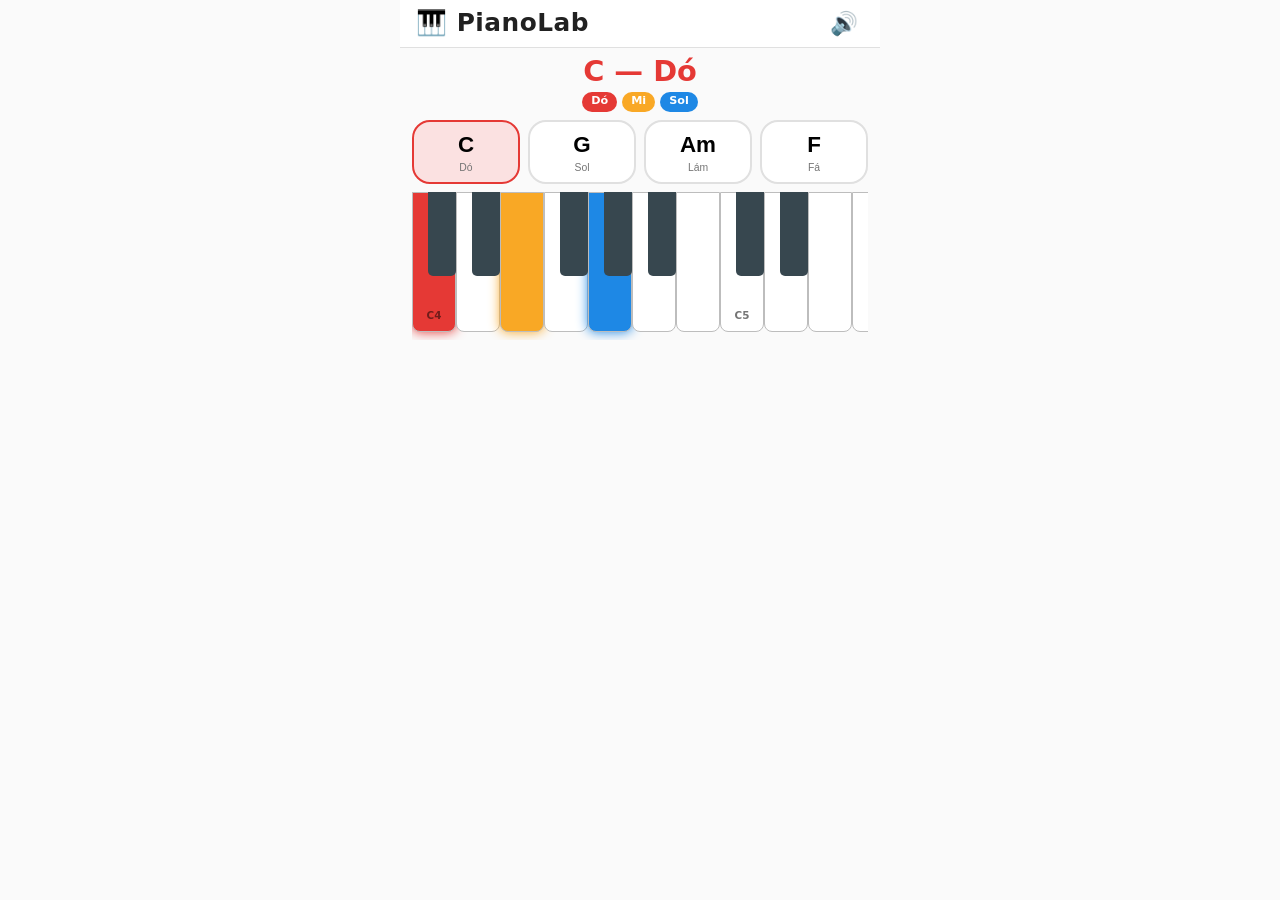
==== demo.html @ ce61d951 "chore: initial project setup — PianoLab MVP - Design system base.css (paleta 7 notas, teclado piano," ====
<!DOCTYPE html>
<html lang="pt-BR">
<head>
  <meta charset="UTF-8">
  <meta name="viewport" content="width=device-width, initial-scale=1.0, user-scalable=no">
  <title>PianoLab — Demo</title>
  <link rel="stylesheet" href="base.css">
  <style>
    /* ── Layout em 360px de altura — sem scroll ──────────────
       360px total
       - header:       48px
       - screen pad:   8+8 = 16px
       - chord-display: 68px (nome 44px + pills 20px + gap 4px)
       - gap:           8px
       - chord-grid:    64px
       - gap:           8px
       - piano-wrap:   148px (key-h 140px + padding-bottom 8px)
       = 360px ✓
    ──────────────────────────────────────────────────────── */

    :root {
      --key-h:    140px;
      --key-bk-h: 84px;
    }

    .screen {
      padding: 8px 12px;
      gap: 8px;
    }

    .chord-display {
      padding: 0;
      display: flex;
      flex-direction: column;
      gap: 4px;
    }

    .chord-display__name {
      font-size: 1.8rem;
      font-weight: 900;
      line-height: 1.1;
      min-height: 2rem;
    }

    .note-pills {
      display: flex;
      gap: 5px;
      justify-content: center;
      min-height: 20px;
    }

    .note-pill {
      padding: 1px 9px;
      border-radius: 20px;
      font-size: .7rem;
      font-weight: 700;
      color: #fff;
      opacity: 0;
      transform: translateY(4px);
      transition: opacity .2s, transform .2s;
    }

    .note-pill.visible {
      opacity: 1;
      transform: translateY(0);
    }

    .chord-btn {
      min-height: 64px;
      position: relative;
      overflow: hidden;
    }

    .chord-btn.playing { transform: scale(.95); }

    .chord-btn__name  { font-size: 1.4rem; }
    .chord-btn__label { font-size: .65rem; }

    #piano-container { flex-shrink: 0; }

    #btn-sound { font-size: 1.4rem; cursor: pointer; }
  </style>
</head>
<body>
  <div class="app">

    <!-- Cabeçalho -->
    <header class="header">
      <span class="header__title">🎹 PianoLab</span>
      <div class="header__actions">
        <button class="btn btn--icon" id="btn-sound" title="Som on/off">🔊</button>
      </div>
    </header>

    <!-- Conteúdo principal -->
    <main class="content">
      <div class="screen active" id="screen-demo">

        <!-- Nome e notas do acorde selecionado -->
        <div class="chord-display">
          <div class="chord-display__name" id="chord-name">—</div>
          <div class="note-pills" id="note-pills"></div>
        </div>

        <!-- Botões dos 4 acordes (I–V–vi–IV em Dó maior) -->
        <div class="chord-grid" id="chord-grid"></div>

        <!-- Teclado de piano (inserido via JS) -->
        <div id="piano-container"></div>

      </div>
    </main>

  </div>

  <script src="base.js"></script>
  <script>
    /* ── DADOS DOS ACORDES DA DEMO ──────────────────────────── */

    // Campo harmônico de Dó maior: I, V, vi, IV
    // Construídos programaticamente usando base.js
    const ACORDES_DEMO = [
      {
        id: 'C',
        nome: 'Dó',
        cifra: 'C',
        tipo: 'maior',
        raiz: 'C4',
        cor: 'var(--nota-do)',
        classCor: 'nota-do',
      },
      {
        id: 'G',
        nome: 'Sol',
        cifra: 'G',
        tipo: 'maior',
        raiz: 'G4',
        cor: 'var(--nota-sol)',
        classCor: 'nota-sol',
      },
      {
        id: 'Am',
        nome: 'Lám',
        cifra: 'Am',
        tipo: 'menor',
        raiz: 'A4',
        cor: 'var(--nota-la)',
        classCor: 'nota-la',
      },
      {
        id: 'F',
        nome: 'Fá',
        cifra: 'F',
        tipo: 'maior',
        raiz: 'F4',
        cor: 'var(--nota-fa)',
        classCor: 'nota-fa',
      },
    ];

    // Resolve notas de cada acorde usando base.js
    ACORDES_DEMO.forEach(a => {
      a.notas = buildChord(a.raiz, FORMULAS[a.tipo]);
    });

    /* ── ESTADO ─────────────────────────────────────────────── */

    let acordeAtivo = null;
    let keyboard = null;

    /* ── PIANO ──────────────────────────────────────────────── */

    keyboard = createPianoKeyboard(
      document.getElementById('piano-container'),
      {
        startNote: 'C4',
        endNote:   'B5',
        showLabels: true,
        onNoteOn(noteStr) {
          // Quando usuário toca manualmente, não altera o acorde ativo
        }
      }
    );

    /* ── BOTÕES DE ACORDE ───────────────────────────────────── */

    const grid = document.getElementById('chord-grid');

    ACORDES_DEMO.forEach(acorde => {
      const btn = document.createElement('button');
      btn.className = 'chord-btn';
      btn.dataset.id = acorde.id;
      btn.style.setProperty('--chord-color', acorde.cor);

      btn.innerHTML = `
        <span class="chord-btn__name">${acorde.cifra}</span>
        <span class="chord-btn__label">${acorde.nome}</span>
      `;

      btn.addEventListener('click', () => tocarAcorde(acorde, btn));
      grid.appendChild(btn);
    });

    /* ── LÓGICA PRINCIPAL ───────────────────────────────────── */

    function tocarAcorde(acorde, btn) {
      // Atualiza estado visual dos botões
      document.querySelectorAll('.chord-btn').forEach(b => b.classList.remove('active', 'playing'));
      btn.classList.add('active', 'playing');
      setTimeout(() => btn.classList.remove('playing'), 200);

      // Exibe nome do acorde
      const nomeEl = document.getElementById('chord-name');
      nomeEl.textContent = `${acorde.cifra} — ${acorde.nome}`;
      nomeEl.style.color = acorde.cor;

      // Exibe pílulas das notas
      renderNotePills(acorde);

      // Destaca teclas no teclado
      keyboard.showChord(acorde.notas);

      // Toca arpejo → sustenta acorde
      AudioEngine.playChord(acorde.notas, 90, 1.8);

      // Fala o nome do acorde (TTS)
      TTS.falar(acorde.nome);

      acordeAtivo = acorde;
    }

    function renderNotePills(acorde) {
      const container = document.getElementById('note-pills');
      container.innerHTML = '';

      acorde.notas.forEach((noteStr, i) => {
        const noteName = noteStr.replace(/\d/, ''); // ex: 'C#' de 'C#4'
        const pill = document.createElement('span');
        pill.className = 'note-pill ' + noteCssClass(noteStr);

        const NOMES_PT = { C:'Dó', D:'Ré', E:'Mi', F:'Fá', G:'Sol', A:'Lá', B:'Si' };
        const noteBase = noteName.replace('#', '');
        pill.textContent = NOMES_PT[noteBase] || noteName;

        const corMap = {
          C: 'var(--nota-do)', D: 'var(--nota-re)', E: 'var(--nota-mi)',
          F: 'var(--nota-fa)', G: 'var(--nota-sol)', A: 'var(--nota-la)',
          B: 'var(--nota-si)'
        };
        pill.style.background = corMap[noteBase] || '#666';

        container.appendChild(pill);

        // Animação escalonada
        setTimeout(() => pill.classList.add('visible'), i * 80);
      });
    }

    /* ── TOGGLE DE SOM ──────────────────────────────────────── */

    const btnSound = document.getElementById('btn-sound');

    function updateSoundBtn() {
      btnSound.textContent = Settings.getSoundOn() ? '🔊' : '🔇';
    }

    btnSound.addEventListener('click', () => {
      Settings.setSoundOn(!Settings.getSoundOn());
      updateSoundBtn();
    });

    updateSoundBtn();

    /* ── INICIALIZAÇÃO ──────────────────────────────────────── */

    // Toca Dó maior automaticamente ao carregar (após gesto do usuário)
    document.addEventListener('pointerdown', () => {
      AudioEngine.init();
    }, { once: true });

    // Acende Dó maior como estado inicial (sem tocar)
    (() => {
      const acorde = ACORDES_DEMO[0];
      const nomeEl = document.getElementById('chord-name');
      nomeEl.textContent = `${acorde.cifra} — ${acorde.nome}`;
      nomeEl.style.color = acorde.cor;
      document.querySelector(`[data-id="${acorde.id}"]`)?.classList.add('active');
      keyboard.showChord(acorde.notas);
      renderNotePills(acorde);
      acordeAtivo = acorde;
    })();
  </script>
</body>
</html>
---- base.css ----
/* =============================================================
   PianoLab — base.css
   Design system compartilhado por todos os módulos
   ============================================================= */

/* ── 1. VARIÁVEIS ──────────────────────────────────────────── */
:root {
  /* Paleta: 7 notas = 7 cores (associação permanente — nunca reutilizar) */
  --nota-do:   #E53935;
  --nota-re:   #FB8C00;
  --nota-mi:   #F9A825;
  --nota-fa:   #43A047;
  --nota-sol:  #1E88E5;
  --nota-la:   #8E24AA;
  --nota-si:   #E91E63;
  --nota-sust: #37474F; /* teclas pretas / sustenidos */

  /* Superfícies */
  --bg:        #FAFAFA;
  --surface:   #FFFFFF;
  --surface2:  #F0F0F0;
  --border:    #E0E0E0;
  --text:      #212121;
  --text-soft: #757575;

  /* Tipografia escalável — var(--fs) ajustado via Settings */
  --fs: 1;
  --sm:  calc(1.2rem  * var(--fs));
  --md:  calc(1.55rem * var(--fs));
  --lg:  calc(2.1rem  * var(--fs));
  --xl:  calc(2.7rem  * var(--fs));
  --2xl: calc(3.4rem  * var(--fs));

  /* Componentes */
  --btn-h:   80px;
  --rad:     18px;
  --radlg:   26px;
  --shadow:  0 2px 12px rgba(0,0,0,.12);
  --shadow2: 0 4px 24px rgba(0,0,0,.18);

  /* Teclado de piano */
  --key-w:   44px;
  --key-h:   160px;
  --key-bk-w: 28px;  /* tecla preta: ~60% de --key-w */
  --key-bk-h: 96px;  /* tecla preta: ~60% de --key-h */
}

/* Tema escuro */
[data-theme="dark"] {
  --bg:        #121212;
  --surface:   #1E1E1E;
  --surface2:  #2A2A2A;
  --border:    #333333;
  --text:      #EEEEEE;
  --text-soft: #9E9E9E;
}

/* ── 2. RESET ──────────────────────────────────────────────── */
*, *::before, *::after {
  box-sizing: border-box;
  margin: 0;
  padding: 0;
  -webkit-tap-highlight-color: transparent;
}

html, body {
  height: 100%;
  overflow: hidden; /* tudo cabe em 360px — sem scroll durante exercício */
}

body {
  font-family: 'Segoe UI', system-ui, -apple-system, sans-serif;
  font-size: var(--md);
  background: var(--bg);
  color: var(--text);
  line-height: 1.4;
  user-select: none;
  -webkit-user-select: none;
}

/* ── 3. LAYOUT DE TELA ─────────────────────────────────────── */
.app {
  display: flex;
  flex-direction: column;
  height: 100dvh;   /* dynamic viewport height — mobile friendly */
  max-width: 480px;
  margin: 0 auto;
}

.header {
  display: flex;
  align-items: center;
  justify-content: space-between;
  padding: 0 16px;
  height: 48px;
  background: var(--surface);
  border-bottom: 1px solid var(--border);
  flex-shrink: 0;
}

.header__title {
  font-size: var(--md);
  font-weight: 700;
  letter-spacing: .5px;
}

.header__actions {
  display: flex;
  gap: 8px;
  align-items: center;
}

.content {
  flex: 1;
  overflow: hidden;
  display: flex;
  flex-direction: column;
}

/* ── 4. TELAS (screens) ────────────────────────────────────── */
.screen {
  display: none;
  flex-direction: column;
  flex: 1;
  padding: 12px 16px;
  gap: 12px;
}

.screen.active {
  display: flex;
}

/* ── 5. BOTÕES ─────────────────────────────────────────────── */
.btn {
  display: inline-flex;
  align-items: center;
  justify-content: center;
  gap: 8px;
  min-height: var(--btn-h);
  padding: 0 20px;
  border: none;
  border-radius: var(--rad);
  font-size: var(--md);
  font-weight: 600;
  cursor: pointer;
  transition: transform .1s, box-shadow .1s, filter .15s;
  background: var(--surface2);
  color: var(--text);
}

.btn:active {
  transform: scale(.96);
}

.btn--primary {
  background: var(--nota-sol);
  color: #fff;
  box-shadow: var(--shadow);
}

.btn--icon {
  min-height: 40px;
  width: 40px;
  padding: 0;
  border-radius: 50%;
  background: transparent;
  font-size: var(--lg);
}

/* ── 6. TECLADO DE PIANO ───────────────────────────────────── */
.piano-wrap {
  position: relative;
  overflow-x: auto;
  overflow-y: hidden;
  padding-bottom: 8px;
  flex-shrink: 0;
}

.piano {
  display: flex;
  position: relative;
  height: var(--key-h);
}

/* Tecla branca */
.key {
  position: relative;
  width: var(--key-w);
  height: var(--key-h);
  background: #FFFFFF;
  border: 1.5px solid #BDBDBD;
  border-radius: 0 0 8px 8px;
  cursor: pointer;
  flex-shrink: 0;
  transition: background .08s, transform .08s, box-shadow .08s;
  z-index: 1;
  display: flex;
  align-items: flex-end;
  justify-content: center;
  padding-bottom: 8px;
  touch-action: manipulation;
}

.key:active,
.key.pressed {
  background: var(--key-active-color, #E0E0E0);
  transform: scaleY(.97);
  transform-origin: top center;
  box-shadow: inset 0 -3px 6px rgba(0,0,0,.15);
}

/* Tecla preta (sustenido/bemol) */
.key--black {
  position: absolute;
  width: var(--key-bk-w);
  height: var(--key-bk-h);
  background: var(--nota-sust);
  border: none;
  border-radius: 0 0 5px 5px;
  z-index: 2;
  top: 0;
  transform: translateX(-50%);
}

.key--black:active,
.key--black.pressed {
  background: #546E7A;
  transform: translateX(-50%) scaleY(.97);
  transform-origin: top center;
}

/* Nota ativa com cor da paleta */
.key.active {
  background: var(--key-active-color, #E0E0E0);
  box-shadow: 0 0 12px var(--key-active-color, #E0E0E0);
}

.key--black.active {
  background: var(--key-active-color, #546E7A);
  box-shadow: 0 0 10px var(--key-active-color, #546E7A);
}

/* Label da nota na tecla */
.key__label {
  font-size: .65rem;
  font-weight: 700;
  color: var(--text-soft);
  pointer-events: none;
  transition: color .08s;
}

.key.active .key__label,
.key.pressed .key__label {
  color: rgba(0,0,0,.5);
}

/* ── 7. ANIMAÇÕES ──────────────────────────────────────────── */
@keyframes pulse-green {
  0%   { box-shadow: 0 0 0 0 rgba(67,160,71,.6); }
  70%  { box-shadow: 0 0 0 14px rgba(67,160,71,0); }
  100% { box-shadow: 0 0 0 0 rgba(67,160,71,0); }
}

@keyframes shake {
  0%, 100% { transform: translateX(0); }
  20%  { transform: translateX(-4px); }
  40%  { transform: translateX(4px); }
  60%  { transform: translateX(-3px); }
  80%  { transform: translateX(3px); }
}

@keyframes bounce-in {
  0%   { transform: scale(.8); opacity: 0; }
  60%  { transform: scale(1.05); opacity: 1; }
  100% { transform: scale(1); }
}

.anim-pulse-green { animation: pulse-green .7s ease-out; }
.anim-shake       { animation: shake .35s ease-in-out; }
.anim-bounce      { animation: bounce-in .3s ease-out; }

/* ── 8. CORES DAS NOTAS (classes utilitárias) ──────────────── */
.nota-do  { --key-active-color: var(--nota-do);  }
.nota-re  { --key-active-color: var(--nota-re);  }
.nota-mi  { --key-active-color: var(--nota-mi);  }
.nota-fa  { --key-active-color: var(--nota-fa);  }
.nota-sol { --key-active-color: var(--nota-sol); }
.nota-la  { --key-active-color: var(--nota-la);  }
.nota-si  { --key-active-color: var(--nota-si);  }

/* ── 9. CARDS DE ACORDE / MÓDULO ───────────────────────────── */
.chord-grid {
  display: grid;
  grid-template-columns: repeat(4, 1fr);
  gap: 8px;
}

.chord-btn {
  min-height: var(--btn-h);
  border: 2px solid var(--border);
  border-radius: var(--rad);
  background: var(--surface);
  cursor: pointer;
  display: flex;
  flex-direction: column;
  align-items: center;
  justify-content: center;
  gap: 4px;
  transition: border-color .15s, background .15s, transform .1s;
  touch-action: manipulation;
}

.chord-btn:active { transform: scale(.95); }

.chord-btn.active {
  border-color: var(--chord-color, var(--nota-sol));
  background: color-mix(in srgb, var(--chord-color, var(--nota-sol)) 15%, var(--surface));
}

.chord-btn__name {
  font-size: var(--lg);
  font-weight: 800;
}

.chord-btn__label {
  font-size: var(--sm);
  color: var(--text-soft);
}

/* ── 10. UTILITÁRIOS ───────────────────────────────────────── */
.flex-center {
  display: flex;
  align-items: center;
  justify-content: center;
}

.gap-8  { gap: 8px; }
.gap-12 { gap: 12px; }
.mt-auto { margin-top: auto; }

/* Instrução / label acima do teclado */
.chord-display {
  text-align: center;
  padding: 8px 0;
}

.chord-display__name {
  font-size: var(--2xl);
  font-weight: 900;
  line-height: 1;
  transition: color .2s;
}

.chord-display__notes {
  font-size: var(--sm);
  color: var(--text-soft);
  margin-top: 4px;
}
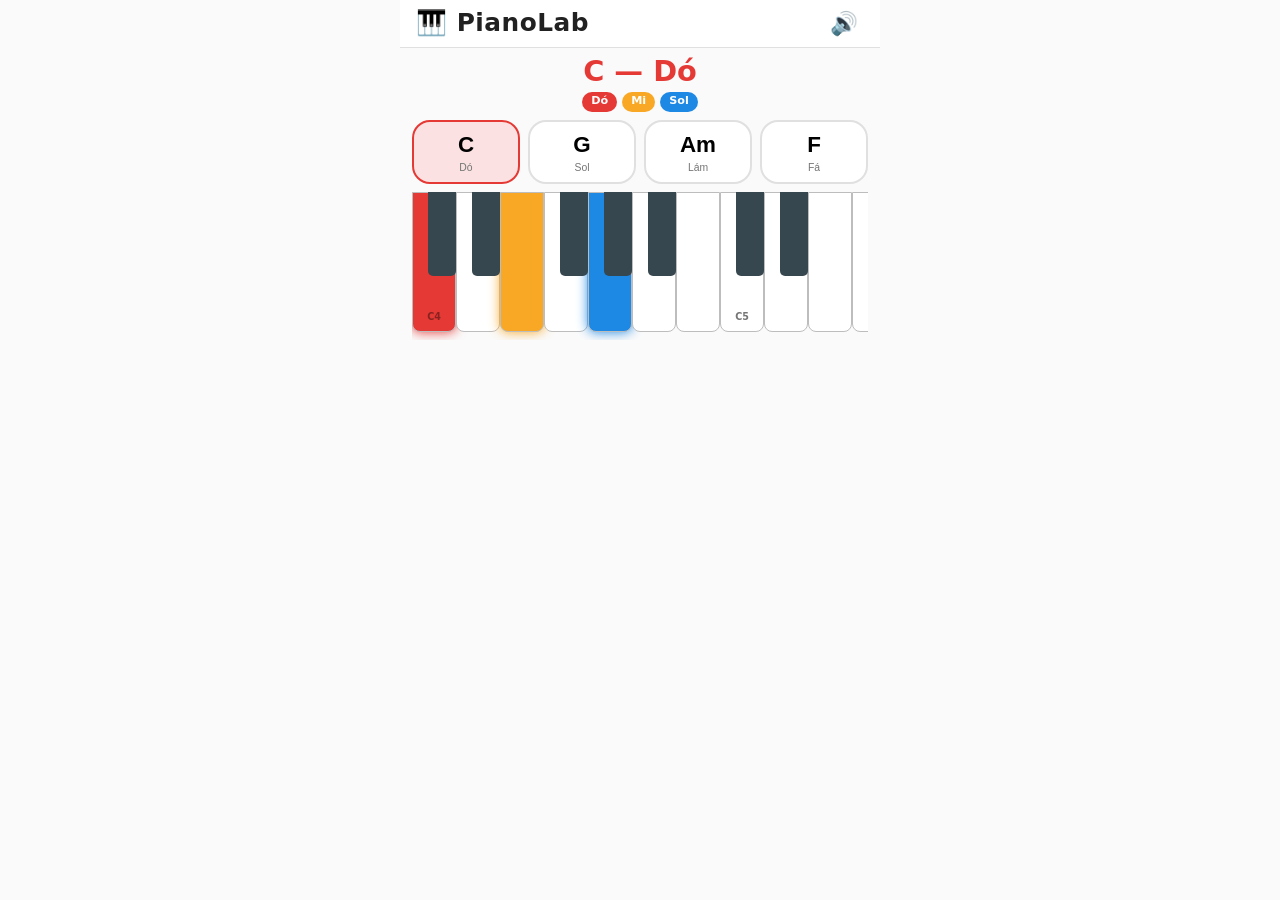
==== commit 8f6d1f77: "refactor: self-contained demo.html, remove base files from repo CSS and JS are now inlined in demo.h" ====
--- a/demo.html
+++ b/demo.html
@@ -4,290 +4,428 @@
   <meta charset="UTF-8">
   <meta name="viewport" content="width=device-width, initial-scale=1.0, user-scalable=no">
   <title>PianoLab — Demo</title>
-  <link rel="stylesheet" href="base.css">
   <style>
-    /* ── Layout em 360px de altura — sem scroll ──────────────
-       360px total
-       - header:       48px
-       - screen pad:   8+8 = 16px
-       - chord-display: 68px (nome 44px + pills 20px + gap 4px)
-       - gap:           8px
-       - chord-grid:    64px
-       - gap:           8px
-       - piano-wrap:   148px (key-h 140px + padding-bottom 8px)
-       = 360px ✓
-    ──────────────────────────────────────────────────────── */
-
+    /* ── DESIGN SYSTEM ─────────────────────────────────────── */
     :root {
+      --nota-do:   #E53935;
+      --nota-re:   #FB8C00;
+      --nota-mi:   #F9A825;
+      --nota-fa:   #43A047;
+      --nota-sol:  #1E88E5;
+      --nota-la:   #8E24AA;
+      --nota-si:   #E91E63;
+      --nota-sust: #37474F;
+
+      --bg:        #FAFAFA;
+      --surface:   #FFFFFF;
+      --surface2:  #F0F0F0;
+      --border:    #E0E0E0;
+      --text:      #212121;
+      --text-soft: #757575;
+
+      --fs: 1;
+      --sm:  calc(1.2rem  * var(--fs));
+      --md:  calc(1.55rem * var(--fs));
+      --lg:  calc(2.1rem  * var(--fs));
+      --rad: 18px;
+
+      --key-w:    44px;
       --key-h:    140px;
+      --key-bk-w: 28px;
       --key-bk-h: 84px;
     }
 
+    [data-theme="dark"] {
+      --bg: #121212; --surface: #1E1E1E; --surface2: #2A2A2A;
+      --border: #333; --text: #EEE; --text-soft: #9E9E9E;
+    }
+
+    /* ── RESET ─────────────────────────────────────────────── */
+    *, *::before, *::after {
+      box-sizing: border-box; margin: 0; padding: 0;
+      -webkit-tap-highlight-color: transparent;
+    }
+    html, body { height: 100%; overflow: hidden; }
+    body {
+      font-family: 'Segoe UI', system-ui, sans-serif;
+      background: var(--bg); color: var(--text);
+      line-height: 1.4; user-select: none; -webkit-user-select: none;
+    }
+
+    /* ── LAYOUT ─────────────────────────────────────────────── */
+    .app {
+      display: flex; flex-direction: column;
+      height: 100dvh; max-width: 480px; margin: 0 auto;
+    }
+
+    .header {
+      display: flex; align-items: center; justify-content: space-between;
+      padding: 0 16px; height: 48px;
+      background: var(--surface); border-bottom: 1px solid var(--border);
+      flex-shrink: 0;
+    }
+    .header__title { font-size: var(--md); font-weight: 700; letter-spacing: .5px; }
+    .header__actions { display: flex; gap: 8px; align-items: center; }
+
+    .content { flex: 1; overflow: hidden; display: flex; flex-direction: column; }
+
+    /* ── TELA DEMO ──────────────────────────────────────────── */
+    /* Layout 360px: header 48 + pad 16 + chord-display 56 + gap 8 + chord-grid 64 + gap 8 + piano 148 = 348px ✓ */
     .screen {
-      padding: 8px 12px;
-      gap: 8px;
-    }
-
+      display: flex; flex-direction: column;
+      flex: 1; padding: 8px 12px; gap: 8px;
+    }
+
+    /* ── CHORD DISPLAY ──────────────────────────────────────── */
     .chord-display {
-      padding: 0;
-      display: flex;
-      flex-direction: column;
-      gap: 4px;
-    }
-
+      text-align: center; display: flex;
+      flex-direction: column; gap: 4px;
+    }
     .chord-display__name {
-      font-size: 1.8rem;
-      font-weight: 900;
-      line-height: 1.1;
-      min-height: 2rem;
-    }
-
+      font-size: 1.8rem; font-weight: 900;
+      line-height: 1.1; min-height: 2rem; transition: color .2s;
+    }
     .note-pills {
-      display: flex;
-      gap: 5px;
-      justify-content: center;
-      min-height: 20px;
-    }
-
+      display: flex; gap: 5px;
+      justify-content: center; min-height: 20px;
+    }
     .note-pill {
-      padding: 1px 9px;
-      border-radius: 20px;
-      font-size: .7rem;
-      font-weight: 700;
-      color: #fff;
-      opacity: 0;
-      transform: translateY(4px);
+      padding: 1px 9px; border-radius: 20px;
+      font-size: .7rem; font-weight: 700; color: #fff;
+      opacity: 0; transform: translateY(4px);
       transition: opacity .2s, transform .2s;
     }
-
-    .note-pill.visible {
-      opacity: 1;
-      transform: translateY(0);
-    }
-
+    .note-pill.visible { opacity: 1; transform: translateY(0); }
+
+    /* ── BOTÕES DE ACORDE ───────────────────────────────────── */
+    .chord-grid {
+      display: grid; grid-template-columns: repeat(4, 1fr); gap: 8px;
+    }
     .chord-btn {
-      min-height: 64px;
-      position: relative;
-      overflow: hidden;
-    }
-
-    .chord-btn.playing { transform: scale(.95); }
-
-    .chord-btn__name  { font-size: 1.4rem; }
-    .chord-btn__label { font-size: .65rem; }
-
-    #piano-container { flex-shrink: 0; }
-
-    #btn-sound { font-size: 1.4rem; cursor: pointer; }
+      min-height: 64px; border: 2px solid var(--border);
+      border-radius: var(--rad); background: var(--surface);
+      cursor: pointer; display: flex; flex-direction: column;
+      align-items: center; justify-content: center; gap: 4px;
+      transition: border-color .15s, background .15s, transform .1s;
+      touch-action: manipulation; overflow: hidden;
+    }
+    .chord-btn:active, .chord-btn.playing { transform: scale(.95); }
+    .chord-btn.active {
+      border-color: var(--chord-color, var(--nota-sol));
+      background: color-mix(in srgb, var(--chord-color, var(--nota-sol)) 15%, var(--surface));
+    }
+    .chord-btn__name { font-size: 1.4rem; font-weight: 800; }
+    .chord-btn__label { font-size: .65rem; color: var(--text-soft); }
+
+    /* ── TECLADO DE PIANO ───────────────────────────────────── */
+    .piano-wrap {
+      position: relative; overflow-x: auto; overflow-y: hidden;
+      padding-bottom: 8px; flex-shrink: 0;
+    }
+    .piano { display: flex; position: relative; height: var(--key-h); }
+
+    .key {
+      position: relative; width: var(--key-w); height: var(--key-h);
+      background: #FFF; border: 1.5px solid #BDBDBD;
+      border-radius: 0 0 8px 8px; cursor: pointer; flex-shrink: 0;
+      transition: background .08s, transform .08s, box-shadow .08s;
+      z-index: 1; display: flex; align-items: flex-end;
+      justify-content: center; padding-bottom: 8px; touch-action: manipulation;
+    }
+    .key:active, .key.pressed {
+      background: var(--key-active-color, #E0E0E0);
+      transform: scaleY(.97); transform-origin: top center;
+      box-shadow: inset 0 -3px 6px rgba(0,0,0,.15);
+    }
+    .key.active {
+      background: var(--key-active-color, #E0E0E0);
+      box-shadow: 0 0 12px var(--key-active-color, #E0E0E0);
+    }
+
+    .key--black {
+      position: absolute; width: var(--key-bk-w); height: var(--key-bk-h);
+      background: var(--nota-sust); border: none;
+      border-radius: 0 0 5px 5px; z-index: 2; top: 0;
+      transform: translateX(-50%);
+    }
+    .key--black:active, .key--black.pressed {
+      background: #546E7A;
+      transform: translateX(-50%) scaleY(.97); transform-origin: top center;
+    }
+    .key--black.active {
+      background: var(--key-active-color, #546E7A);
+      box-shadow: 0 0 10px var(--key-active-color, #546E7A);
+    }
+
+    .key__label {
+      font-size: .6rem; font-weight: 700; color: var(--text-soft);
+      pointer-events: none; transition: color .08s;
+    }
+    .key.active .key__label, .key.pressed .key__label { color: rgba(0,0,0,.4); }
+
+    /* Cores das notas */
+    .nota-do  { --key-active-color: var(--nota-do);  }
+    .nota-re  { --key-active-color: var(--nota-re);  }
+    .nota-mi  { --key-active-color: var(--nota-mi);  }
+    .nota-fa  { --key-active-color: var(--nota-fa);  }
+    .nota-sol { --key-active-color: var(--nota-sol); }
+    .nota-la  { --key-active-color: var(--nota-la);  }
+    .nota-si  { --key-active-color: var(--nota-si);  }
+
+    /* Toggle de som */
+    #btn-sound {
+      min-height: 40px; width: 40px; border: none; border-radius: 50%;
+      background: transparent; font-size: 1.4rem; cursor: pointer;
+    }
   </style>
 </head>
 <body>
   <div class="app">
-
-    <!-- Cabeçalho -->
     <header class="header">
       <span class="header__title">🎹 PianoLab</span>
       <div class="header__actions">
-        <button class="btn btn--icon" id="btn-sound" title="Som on/off">🔊</button>
+        <button id="btn-sound" title="Som on/off">🔊</button>
       </div>
     </header>
-
-    <!-- Conteúdo principal -->
     <main class="content">
-      <div class="screen active" id="screen-demo">
-
-        <!-- Nome e notas do acorde selecionado -->
+      <div class="screen">
         <div class="chord-display">
           <div class="chord-display__name" id="chord-name">—</div>
           <div class="note-pills" id="note-pills"></div>
         </div>
-
-        <!-- Botões dos 4 acordes (I–V–vi–IV em Dó maior) -->
         <div class="chord-grid" id="chord-grid"></div>
-
-        <!-- Teclado de piano (inserido via JS) -->
         <div id="piano-container"></div>
-
       </div>
     </main>
-
   </div>
 
-  <script src="base.js"></script>
   <script>
-    /* ── DADOS DOS ACORDES DA DEMO ──────────────────────────── */
-
-    // Campo harmônico de Dó maior: I, V, vi, IV
-    // Construídos programaticamente usando base.js
-    const ACORDES_DEMO = [
-      {
-        id: 'C',
-        nome: 'Dó',
-        cifra: 'C',
-        tipo: 'maior',
-        raiz: 'C4',
-        cor: 'var(--nota-do)',
-        classCor: 'nota-do',
-      },
-      {
-        id: 'G',
-        nome: 'Sol',
-        cifra: 'G',
-        tipo: 'maior',
-        raiz: 'G4',
-        cor: 'var(--nota-sol)',
-        classCor: 'nota-sol',
-      },
-      {
-        id: 'Am',
-        nome: 'Lám',
-        cifra: 'Am',
-        tipo: 'menor',
-        raiz: 'A4',
-        cor: 'var(--nota-la)',
-        classCor: 'nota-la',
-      },
-      {
-        id: 'F',
-        nome: 'Fá',
-        cifra: 'F',
-        tipo: 'maior',
-        raiz: 'F4',
-        cor: 'var(--nota-fa)',
-        classCor: 'nota-fa',
-      },
-    ];
-
-    // Resolve notas de cada acorde usando base.js
-    ACORDES_DEMO.forEach(a => {
-      a.notas = buildChord(a.raiz, FORMULAS[a.tipo]);
-    });
-
-    /* ── ESTADO ─────────────────────────────────────────────── */
-
-    let acordeAtivo = null;
-    let keyboard = null;
-
-    /* ── PIANO ──────────────────────────────────────────────── */
-
-    keyboard = createPianoKeyboard(
-      document.getElementById('piano-container'),
-      {
-        startNote: 'C4',
-        endNote:   'B5',
-        showLabels: true,
-        onNoteOn(noteStr) {
-          // Quando usuário toca manualmente, não altera o acorde ativo
+    'use strict';
+
+    /* ── ÁUDIO ─────────────────────────────────────────────── */
+    const AudioEngine = (() => {
+      let ctx = null;
+      const FREQ = {
+        C:261.63,'C#':277.18,D:293.66,'D#':311.13,E:329.63,
+        F:349.23,'F#':369.99,G:392.00,'G#':415.30,A:440.00,'A#':466.16,B:493.88
+      };
+
+      function init() {
+        if (!ctx) ctx = new (window.AudioContext || window.webkitAudioContext)();
+        if (ctx.state === 'suspended') ctx.resume();
+      }
+
+      function play(noteStr, dur = 0.7) {
+        if (localStorage.getItem('piano-sound') === 'off') return;
+        init();
+        const m = noteStr.match(/^([A-G]#?)(\d)$/);
+        if (!m) return;
+        const hz = FREQ[m[1]] * Math.pow(2, parseInt(m[2]) - 4);
+        const vol = parseFloat(localStorage.getItem('piano-volume') || '0.6');
+        const now = ctx.currentTime;
+        const g = ctx.createGain();
+        [hz, hz * 2].forEach((f, i) => {
+          const o = ctx.createOscillator();
+          o.type = i === 0 ? 'triangle' : 'sine';
+          o.frequency.value = f;
+          o.connect(g); o.start(now); o.stop(now + dur);
+        });
+        g.connect(ctx.destination);
+        g.gain.setValueAtTime(0, now);
+        g.gain.linearRampToValueAtTime(vol * .35, now + .012);
+        g.gain.exponentialRampToValueAtTime(vol * .18, now + .1);
+        g.gain.setValueAtTime(vol * .18, now + dur - .08);
+        g.gain.exponentialRampToValueAtTime(.001, now + dur);
+      }
+
+      function playChord(notes, delay = 90, dur = 1.8) {
+        notes.forEach((n, i) => setTimeout(() => play(n, dur), i * delay));
+      }
+
+      return { play, playChord, init };
+    })();
+
+    /* ── TEORIA MUSICAL ─────────────────────────────────────── */
+    const CROMATICA = ['C','C#','D','D#','E','F','F#','G','G#','A','A#','B'];
+
+    function noteToMidi(s) {
+      const m = s.match(/^([A-G]#?)(\d)$/);
+      return m ? CROMATICA.indexOf(m[1]) + (parseInt(m[2]) + 1) * 12 : null;
+    }
+
+    function midiToNote(n) {
+      return CROMATICA[n % 12] + (Math.floor(n / 12) - 1);
+    }
+
+    function buildChord(root, intervals) {
+      const midi = noteToMidi(root);
+      return intervals.map(i => midiToNote(midi + i));
+    }
+
+    const FORMULAS = { maior: [0,4,7], menor: [0,3,7] };
+
+    const COR_MAP = {
+      C:'var(--nota-do)', D:'var(--nota-re)', E:'var(--nota-mi)',
+      F:'var(--nota-fa)', G:'var(--nota-sol)', A:'var(--nota-la)', B:'var(--nota-si)'
+    };
+    const CLASSE_COR = {
+      C:'nota-do', D:'nota-re', E:'nota-mi', F:'nota-fa',
+      G:'nota-sol', A:'nota-la', B:'nota-si'
+    };
+    const NOMES_PT = { C:'Dó', D:'Ré', E:'Mi', F:'Fá', G:'Sol', A:'Lá', B:'Si' };
+
+    function notaBase(noteStr) { return noteStr.replace(/[#\d]/g, ''); }
+
+    /* ── TECLADO ─────────────────────────────────────────────── */
+    function createPiano(container, { startNote='C4', endNote='B5' } = {}) {
+      const KEY_W = 44, BK_W = 28;
+      const start = noteToMidi(startNote), end = noteToMidi(endNote);
+
+      const wrap = document.createElement('div');
+      wrap.className = 'piano-wrap';
+      const piano = document.createElement('div');
+      piano.className = 'piano';
+      wrap.appendChild(piano);
+
+      const keys = {};
+
+      // Teclas brancas
+      for (let midi = start; midi <= end; midi++) {
+        const note = midiToNote(midi);
+        const base = notaBase(note);
+        if (note.includes('#')) continue;
+        const key = document.createElement('div');
+        key.className = 'key ' + (CLASSE_COR[base] || '');
+        key.dataset.note = note;
+        const lbl = document.createElement('span');
+        lbl.className = 'key__label';
+        lbl.textContent = base === 'C' ? note : '';
+        key.appendChild(lbl);
+        bindKey(key, note);
+        piano.appendChild(key);
+        keys[midi] = key;
+      }
+
+      // Teclas pretas
+      let wp = 0;
+      for (let midi = start; midi <= end; midi++) {
+        const note = midiToNote(midi);
+        if (!note.includes('#')) { wp++; continue; }
+        const key = document.createElement('div');
+        key.className = 'key key--black';
+        key.dataset.note = note;
+        key.style.left = (wp * KEY_W - BK_W / 2) + 'px';
+        bindKey(key, note);
+        piano.appendChild(key);
+        keys[midi] = key;
+      }
+
+      container.appendChild(wrap);
+
+      function bindKey(key, note) {
+        const on  = e => { e.preventDefault(); AudioEngine.play(note); key.classList.add('pressed'); };
+        const off = e => { e.preventDefault(); key.classList.remove('pressed'); };
+        key.addEventListener('pointerdown', on);
+        key.addEventListener('pointerup', off);
+        key.addEventListener('pointerleave', off);
+        key.addEventListener('pointercancel', off);
+      }
+
+      return {
+        showChord(notes) {
+          Object.values(keys).forEach(k => k.classList.remove('active'));
+          notes.forEach(n => { const k = keys[noteToMidi(n)]; if (k) k.classList.add('active'); });
         }
-      }
-    );
-
-    /* ── BOTÕES DE ACORDE ───────────────────────────────────── */
-
-    const grid = document.getElementById('chord-grid');
-
-    ACORDES_DEMO.forEach(acorde => {
+      };
+    }
+
+    /* ── ACORDES DA DEMO (I–V–vi–IV em Dó maior) ────────────── */
+    const ACORDES = [
+      { id:'C',  cifra:'C',  nome:'Dó',  tipo:'maior', raiz:'C4', cor:'var(--nota-do)'  },
+      { id:'G',  cifra:'G',  nome:'Sol', tipo:'maior', raiz:'G4', cor:'var(--nota-sol)' },
+      { id:'Am', cifra:'Am', nome:'Lám', tipo:'menor', raiz:'A4', cor:'var(--nota-la)'  },
+      { id:'F',  cifra:'F',  nome:'Fá',  tipo:'maior', raiz:'F4', cor:'var(--nota-fa)'  },
+    ].map(a => ({ ...a, notas: buildChord(a.raiz, FORMULAS[a.tipo]) }));
+
+    /* ── INICIALIZAÇÃO ──────────────────────────────────────── */
+    const piano = createPiano(document.getElementById('piano-container'));
+    const grid  = document.getElementById('chord-grid');
+    const nomeEl = document.getElementById('chord-name');
+    const pillsEl = document.getElementById('note-pills');
+
+    // Botões de acorde
+    ACORDES.forEach(ac => {
       const btn = document.createElement('button');
       btn.className = 'chord-btn';
-      btn.dataset.id = acorde.id;
-      btn.style.setProperty('--chord-color', acorde.cor);
-
-      btn.innerHTML = `
-        <span class="chord-btn__name">${acorde.cifra}</span>
-        <span class="chord-btn__label">${acorde.nome}</span>
-      `;
-
-      btn.addEventListener('click', () => tocarAcorde(acorde, btn));
+      btn.dataset.id = ac.id;
+      btn.style.setProperty('--chord-color', ac.cor);
+      btn.innerHTML = `<span class="chord-btn__name">${ac.cifra}</span><span class="chord-btn__label">${ac.nome}</span>`;
+      btn.addEventListener('click', () => tocar(ac, btn));
       grid.appendChild(btn);
     });
 
-    /* ── LÓGICA PRINCIPAL ───────────────────────────────────── */
-
-    function tocarAcorde(acorde, btn) {
-      // Atualiza estado visual dos botões
+    function tocar(ac, btn) {
       document.querySelectorAll('.chord-btn').forEach(b => b.classList.remove('active', 'playing'));
       btn.classList.add('active', 'playing');
       setTimeout(() => btn.classList.remove('playing'), 200);
 
-      // Exibe nome do acorde
-      const nomeEl = document.getElementById('chord-name');
-      nomeEl.textContent = `${acorde.cifra} — ${acorde.nome}`;
-      nomeEl.style.color = acorde.cor;
-
-      // Exibe pílulas das notas
-      renderNotePills(acorde);
-
-      // Destaca teclas no teclado
-      keyboard.showChord(acorde.notas);
-
-      // Toca arpejo → sustenta acorde
-      AudioEngine.playChord(acorde.notas, 90, 1.8);
-
-      // Fala o nome do acorde (TTS)
-      TTS.falar(acorde.nome);
-
-      acordeAtivo = acorde;
-    }
-
-    function renderNotePills(acorde) {
-      const container = document.getElementById('note-pills');
-      container.innerHTML = '';
-
-      acorde.notas.forEach((noteStr, i) => {
-        const noteName = noteStr.replace(/\d/, ''); // ex: 'C#' de 'C#4'
+      nomeEl.textContent = `${ac.cifra} — ${ac.nome}`;
+      nomeEl.style.color = ac.cor;
+
+      // Pílulas das notas
+      pillsEl.innerHTML = '';
+      ac.notas.forEach((n, i) => {
+        const base = notaBase(n);
         const pill = document.createElement('span');
-        pill.className = 'note-pill ' + noteCssClass(noteStr);
-
-        const NOMES_PT = { C:'Dó', D:'Ré', E:'Mi', F:'Fá', G:'Sol', A:'Lá', B:'Si' };
-        const noteBase = noteName.replace('#', '');
-        pill.textContent = NOMES_PT[noteBase] || noteName;
-
-        const corMap = {
-          C: 'var(--nota-do)', D: 'var(--nota-re)', E: 'var(--nota-mi)',
-          F: 'var(--nota-fa)', G: 'var(--nota-sol)', A: 'var(--nota-la)',
-          B: 'var(--nota-si)'
-        };
-        pill.style.background = corMap[noteBase] || '#666';
-
-        container.appendChild(pill);
-
-        // Animação escalonada
+        pill.className = 'note-pill';
+        pill.textContent = NOMES_PT[base] || base;
+        pill.style.background = COR_MAP[base] || '#666';
+        pillsEl.appendChild(pill);
         setTimeout(() => pill.classList.add('visible'), i * 80);
       });
-    }
-
-    /* ── TOGGLE DE SOM ──────────────────────────────────────── */
-
+
+      piano.showChord(ac.notas);
+      AudioEngine.playChord(ac.notas);
+
+      if (window.speechSynthesis && localStorage.getItem('piano-sound') !== 'off') {
+        speechSynthesis.cancel();
+        const u = new SpeechSynthesisUtterance(ac.nome);
+        u.lang = 'pt-BR'; u.rate = .95; u.pitch = 1.1;
+        speechSynthesis.speak(u);
+      }
+    }
+
+    // Toggle de som
     const btnSound = document.getElementById('btn-sound');
-
-    function updateSoundBtn() {
-      btnSound.textContent = Settings.getSoundOn() ? '🔊' : '🔇';
-    }
-
+    function updateSound() {
+      btnSound.textContent = localStorage.getItem('piano-sound') === 'off' ? '🔇' : '🔊';
+    }
     btnSound.addEventListener('click', () => {
-      Settings.setSoundOn(!Settings.getSoundOn());
-      updateSoundBtn();
+      const off = localStorage.getItem('piano-sound') !== 'off';
+      localStorage.setItem('piano-sound', off ? 'off' : 'on');
+      updateSound();
     });
-
-    updateSoundBtn();
-
-    /* ── INICIALIZAÇÃO ──────────────────────────────────────── */
-
-    // Toca Dó maior automaticamente ao carregar (após gesto do usuário)
-    document.addEventListener('pointerdown', () => {
-      AudioEngine.init();
-    }, { once: true });
-
-    // Acende Dó maior como estado inicial (sem tocar)
+    updateSound();
+
+    // Init AudioContext no primeiro toque
+    document.addEventListener('pointerdown', () => AudioEngine.init(), { once: true });
+
+    // Estado inicial: Dó maior aceso (sem tocar)
     (() => {
-      const acorde = ACORDES_DEMO[0];
-      const nomeEl = document.getElementById('chord-name');
-      nomeEl.textContent = `${acorde.cifra} — ${acorde.nome}`;
-      nomeEl.style.color = acorde.cor;
-      document.querySelector(`[data-id="${acorde.id}"]`)?.classList.add('active');
-      keyboard.showChord(acorde.notas);
-      renderNotePills(acorde);
-      acordeAtivo = acorde;
+      const ac = ACORDES[0];
+      nomeEl.textContent = `${ac.cifra} — ${ac.nome}`;
+      nomeEl.style.color = ac.cor;
+      document.querySelector(`[data-id="${ac.id}"]`)?.classList.add('active');
+      piano.showChord(ac.notas);
+      ac.notas.forEach((n, i) => {
+        const base = notaBase(n);
+        const pill = document.createElement('span');
+        pill.className = 'note-pill';
+        pill.textContent = NOMES_PT[base] || base;
+        pill.style.background = COR_MAP[base] || '#666';
+        pillsEl.appendChild(pill);
+        setTimeout(() => pill.classList.add('visible'), i * 80 + 300);
+      });
     })();
   </script>
 </body>
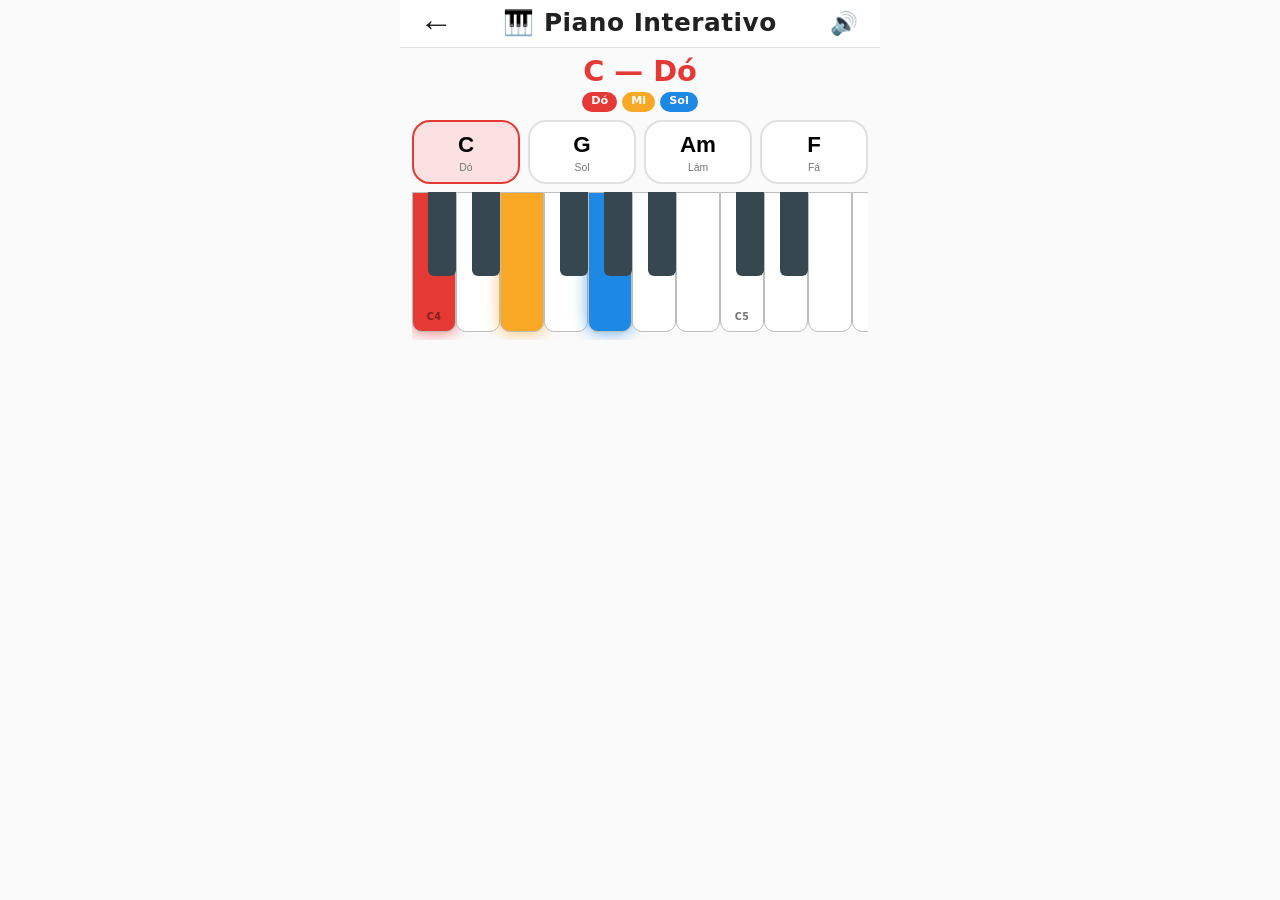
==== commit ced1af4a: "feat: hub de navegação + demo.html separado - index.html: hub com lista de módulos, progresso, desbl" ====
--- a/demo.html
+++ b/demo.html
@@ -4,429 +4,144 @@
   <meta charset="UTF-8">
   <meta name="viewport" content="width=device-width, initial-scale=1.0, user-scalable=no">
   <title>PianoLab — Demo</title>
+  <link rel="stylesheet" href="base.css">
+  <link rel="stylesheet" href="piano.css">
   <style>
-    /* ── DESIGN SYSTEM ─────────────────────────────────────── */
-    :root {
-      --nota-do:   #E53935;
-      --nota-re:   #FB8C00;
-      --nota-mi:   #F9A825;
-      --nota-fa:   #43A047;
-      --nota-sol:  #1E88E5;
-      --nota-la:   #8E24AA;
-      --nota-si:   #E91E63;
-      --nota-sust: #37474F;
+    :root { --key-h: 140px; --key-bk-h: 84px; }
 
-      --bg:        #FAFAFA;
-      --surface:   #FFFFFF;
-      --surface2:  #F0F0F0;
-      --border:    #E0E0E0;
-      --text:      #212121;
-      --text-soft: #757575;
+    .layout { display:flex; flex-direction:column; height:100dvh; max-width:480px; margin:0 auto; }
 
-      --fs: 1;
-      --sm:  calc(1.2rem  * var(--fs));
-      --md:  calc(1.55rem * var(--fs));
-      --lg:  calc(2.1rem  * var(--fs));
-      --rad: 18px;
+    /* Chord display */
+    .chord-display { text-align:center; display:flex; flex-direction:column; gap:4px; flex-shrink:0; }
+    .chord-display__name { font-size:1.8rem; font-weight:900; line-height:1.1; min-height:2rem; transition:color .2s; }
 
-      --key-w:    44px;
-      --key-h:    140px;
-      --key-bk-w: 28px;
-      --key-bk-h: 84px;
+    .note-pills { display:flex; gap:5px; justify-content:center; min-height:20px; }
+    .note-pill {
+      padding:1px 9px; border-radius:20px; font-size:.7rem; font-weight:700; color:#fff;
+      opacity:0; transform:translateY(4px); transition:opacity .2s, transform .2s;
     }
+    .note-pill.visible { opacity:1; transform:translateY(0); }
 
-    [data-theme="dark"] {
-      --bg: #121212; --surface: #1E1E1E; --surface2: #2A2A2A;
-      --border: #333; --text: #EEE; --text-soft: #9E9E9E;
+    /* Botões acorde */
+    .chord-grid { display:grid; grid-template-columns:repeat(4,1fr); gap:8px; flex-shrink:0; }
+    .chord-btn {
+      min-height:64px; border:2px solid var(--border); border-radius:var(--rad);
+      background:var(--surface); cursor:pointer; display:flex; flex-direction:column;
+      align-items:center; justify-content:center; gap:4px;
+      transition:border-color .15s, background .15s, transform .1s; touch-action:manipulation;
     }
+    .chord-btn:active, .chord-btn.playing { transform:scale(.95); }
+    .chord-btn.active {
+      border-color:var(--chord-color, var(--nota-sol));
+      background:color-mix(in srgb, var(--chord-color, var(--nota-sol)) 15%, var(--surface));
+    }
+    .chord-btn__name  { font-size:1.4rem; font-weight:800; }
+    .chord-btn__label { font-size:.65rem; color:var(--text-soft); }
 
-    /* ── RESET ─────────────────────────────────────────────── */
-    *, *::before, *::after {
-      box-sizing: border-box; margin: 0; padding: 0;
-      -webkit-tap-highlight-color: transparent;
-    }
-    html, body { height: 100%; overflow: hidden; }
-    body {
-      font-family: 'Segoe UI', system-ui, sans-serif;
-      background: var(--bg); color: var(--text);
-      line-height: 1.4; user-select: none; -webkit-user-select: none;
-    }
-
-    /* ── LAYOUT ─────────────────────────────────────────────── */
-    .app {
-      display: flex; flex-direction: column;
-      height: 100dvh; max-width: 480px; margin: 0 auto;
-    }
-
-    .header {
-      display: flex; align-items: center; justify-content: space-between;
-      padding: 0 16px; height: 48px;
-      background: var(--surface); border-bottom: 1px solid var(--border);
-      flex-shrink: 0;
-    }
-    .header__title { font-size: var(--md); font-weight: 700; letter-spacing: .5px; }
-    .header__actions { display: flex; gap: 8px; align-items: center; }
-
-    .content { flex: 1; overflow: hidden; display: flex; flex-direction: column; }
-
-    /* ── TELA DEMO ──────────────────────────────────────────── */
-    /* Layout 360px: header 48 + pad 16 + chord-display 56 + gap 8 + chord-grid 64 + gap 8 + piano 148 = 348px ✓ */
-    .screen {
-      display: flex; flex-direction: column;
-      flex: 1; padding: 8px 12px; gap: 8px;
-    }
-
-    /* ── CHORD DISPLAY ──────────────────────────────────────── */
-    .chord-display {
-      text-align: center; display: flex;
-      flex-direction: column; gap: 4px;
-    }
-    .chord-display__name {
-      font-size: 1.8rem; font-weight: 900;
-      line-height: 1.1; min-height: 2rem; transition: color .2s;
-    }
-    .note-pills {
-      display: flex; gap: 5px;
-      justify-content: center; min-height: 20px;
-    }
-    .note-pill {
-      padding: 1px 9px; border-radius: 20px;
-      font-size: .7rem; font-weight: 700; color: #fff;
-      opacity: 0; transform: translateY(4px);
-      transition: opacity .2s, transform .2s;
-    }
-    .note-pill.visible { opacity: 1; transform: translateY(0); }
-
-    /* ── BOTÕES DE ACORDE ───────────────────────────────────── */
-    .chord-grid {
-      display: grid; grid-template-columns: repeat(4, 1fr); gap: 8px;
-    }
-    .chord-btn {
-      min-height: 64px; border: 2px solid var(--border);
-      border-radius: var(--rad); background: var(--surface);
-      cursor: pointer; display: flex; flex-direction: column;
-      align-items: center; justify-content: center; gap: 4px;
-      transition: border-color .15s, background .15s, transform .1s;
-      touch-action: manipulation; overflow: hidden;
-    }
-    .chord-btn:active, .chord-btn.playing { transform: scale(.95); }
-    .chord-btn.active {
-      border-color: var(--chord-color, var(--nota-sol));
-      background: color-mix(in srgb, var(--chord-color, var(--nota-sol)) 15%, var(--surface));
-    }
-    .chord-btn__name { font-size: 1.4rem; font-weight: 800; }
-    .chord-btn__label { font-size: .65rem; color: var(--text-soft); }
-
-    /* ── TECLADO DE PIANO ───────────────────────────────────── */
-    .piano-wrap {
-      position: relative; overflow-x: auto; overflow-y: hidden;
-      padding-bottom: 8px; flex-shrink: 0;
-    }
-    .piano { display: flex; position: relative; height: var(--key-h); }
-
-    .key {
-      position: relative; width: var(--key-w); height: var(--key-h);
-      background: #FFF; border: 1.5px solid #BDBDBD;
-      border-radius: 0 0 8px 8px; cursor: pointer; flex-shrink: 0;
-      transition: background .08s, transform .08s, box-shadow .08s;
-      z-index: 1; display: flex; align-items: flex-end;
-      justify-content: center; padding-bottom: 8px; touch-action: manipulation;
-    }
-    .key:active, .key.pressed {
-      background: var(--key-active-color, #E0E0E0);
-      transform: scaleY(.97); transform-origin: top center;
-      box-shadow: inset 0 -3px 6px rgba(0,0,0,.15);
-    }
-    .key.active {
-      background: var(--key-active-color, #E0E0E0);
-      box-shadow: 0 0 12px var(--key-active-color, #E0E0E0);
-    }
-
-    .key--black {
-      position: absolute; width: var(--key-bk-w); height: var(--key-bk-h);
-      background: var(--nota-sust); border: none;
-      border-radius: 0 0 5px 5px; z-index: 2; top: 0;
-      transform: translateX(-50%);
-    }
-    .key--black:active, .key--black.pressed {
-      background: #546E7A;
-      transform: translateX(-50%) scaleY(.97); transform-origin: top center;
-    }
-    .key--black.active {
-      background: var(--key-active-color, #546E7A);
-      box-shadow: 0 0 10px var(--key-active-color, #546E7A);
-    }
-
-    .key__label {
-      font-size: .6rem; font-weight: 700; color: var(--text-soft);
-      pointer-events: none; transition: color .08s;
-    }
-    .key.active .key__label, .key.pressed .key__label { color: rgba(0,0,0,.4); }
-
-    /* Cores das notas */
-    .nota-do  { --key-active-color: var(--nota-do);  }
-    .nota-re  { --key-active-color: var(--nota-re);  }
-    .nota-mi  { --key-active-color: var(--nota-mi);  }
-    .nota-fa  { --key-active-color: var(--nota-fa);  }
-    .nota-sol { --key-active-color: var(--nota-sol); }
-    .nota-la  { --key-active-color: var(--nota-la);  }
-    .nota-si  { --key-active-color: var(--nota-si);  }
-
-    /* Toggle de som */
-    #btn-sound {
-      min-height: 40px; width: 40px; border: none; border-radius: 50%;
-      background: transparent; font-size: 1.4rem; cursor: pointer;
-    }
+    #btn-sound { font-size:1.4rem; }
   </style>
 </head>
 <body>
-  <div class="app">
-    <header class="header">
-      <span class="header__title">🎹 PianoLab</span>
-      <div class="header__actions">
-        <button id="btn-sound" title="Som on/off">🔊</button>
+<div class="layout">
+  <header class="header">
+    <button class="btn btn--icon" onclick="goToIndex()">←</button>
+    <span class="header__title">🎹 Piano Interativo</span>
+    <button class="btn btn--icon" id="btn-sound">🔊</button>
+  </header>
+
+  <main class="content">
+    <div class="screen active" style="padding:8px 12px; gap:8px;">
+      <div class="chord-display">
+        <div class="chord-display__name" id="chord-name">—</div>
+        <div class="note-pills" id="note-pills"></div>
       </div>
-    </header>
-    <main class="content">
-      <div class="screen">
-        <div class="chord-display">
-          <div class="chord-display__name" id="chord-name">—</div>
-          <div class="note-pills" id="note-pills"></div>
-        </div>
-        <div class="chord-grid" id="chord-grid"></div>
-        <div id="piano-container"></div>
-      </div>
-    </main>
-  </div>
+      <div class="chord-grid" id="chord-grid"></div>
+      <div id="piano-container"></div>
+    </div>
+  </main>
+</div>
 
-  <script>
-    'use strict';
+<script src="base.js"></script>
+<script>
+'use strict';
 
-    /* ── ÁUDIO ─────────────────────────────────────────────── */
-    const AudioEngine = (() => {
-      let ctx = null;
-      const FREQ = {
-        C:261.63,'C#':277.18,D:293.66,'D#':311.13,E:329.63,
-        F:349.23,'F#':369.99,G:392.00,'G#':415.30,A:440.00,'A#':466.16,B:493.88
-      };
+const ACORDES = [
+  { id:'C',  cifra:'C',  nome:'Dó',  tipo:'maior', raiz:'C4', cor:'var(--nota-do)'  },
+  { id:'G',  cifra:'G',  nome:'Sol', tipo:'maior', raiz:'G4', cor:'var(--nota-sol)' },
+  { id:'Am', cifra:'Am', nome:'Lám', tipo:'menor', raiz:'A4', cor:'var(--nota-la)'  },
+  { id:'F',  cifra:'F',  nome:'Fá',  tipo:'maior', raiz:'F4', cor:'var(--nota-fa)'  },
+].map(a => ({ ...a, notas: buildChord(a.raiz, FORMULAS[a.tipo]) }));
 
-      function init() {
-        if (!ctx) ctx = new (window.AudioContext || window.webkitAudioContext)();
-        if (ctx.state === 'suspended') ctx.resume();
-      }
+const NOMES_PT = { C:'Dó', D:'Ré', E:'Mi', F:'Fá', G:'Sol', A:'Lá', B:'Si' };
+const COR_MAP  = { C:'var(--nota-do)', D:'var(--nota-re)', E:'var(--nota-mi)',
+                   F:'var(--nota-fa)', G:'var(--nota-sol)', A:'var(--nota-la)', B:'var(--nota-si)' };
+function base(n) { return n.replace(/[#\d]/g,''); }
 
-      function play(noteStr, dur = 0.7) {
-        if (localStorage.getItem('piano-sound') === 'off') return;
-        init();
-        const m = noteStr.match(/^([A-G]#?)(\d)$/);
-        if (!m) return;
-        const hz = FREQ[m[1]] * Math.pow(2, parseInt(m[2]) - 4);
-        const vol = parseFloat(localStorage.getItem('piano-volume') || '0.6');
-        const now = ctx.currentTime;
-        const g = ctx.createGain();
-        [hz, hz * 2].forEach((f, i) => {
-          const o = ctx.createOscillator();
-          o.type = i === 0 ? 'triangle' : 'sine';
-          o.frequency.value = f;
-          o.connect(g); o.start(now); o.stop(now + dur);
-        });
-        g.connect(ctx.destination);
-        g.gain.setValueAtTime(0, now);
-        g.gain.linearRampToValueAtTime(vol * .35, now + .012);
-        g.gain.exponentialRampToValueAtTime(vol * .18, now + .1);
-        g.gain.setValueAtTime(vol * .18, now + dur - .08);
-        g.gain.exponentialRampToValueAtTime(.001, now + dur);
-      }
+const piano = createPianoKeyboard(document.getElementById('piano-container'),
+  { startNote:'C4', endNote:'B5', showLabels:true, onNoteOn: n => AudioEngine.play(n) });
 
-      function playChord(notes, delay = 90, dur = 1.8) {
-        notes.forEach((n, i) => setTimeout(() => play(n, dur), i * delay));
-      }
+const grid   = document.getElementById('chord-grid');
+const nomeEl = document.getElementById('chord-name');
+const pillsEl= document.getElementById('note-pills');
 
-      return { play, playChord, init };
-    })();
+ACORDES.forEach(ac => {
+  const btn = document.createElement('button');
+  btn.className = 'chord-btn';
+  btn.dataset.id = ac.id;
+  btn.style.setProperty('--chord-color', ac.cor);
+  btn.innerHTML = `<span class="chord-btn__name">${ac.cifra}</span><span class="chord-btn__label">${ac.nome}</span>`;
+  btn.addEventListener('click', () => tocar(ac, btn));
+  grid.appendChild(btn);
+});
 
-    /* ── TEORIA MUSICAL ─────────────────────────────────────── */
-    const CROMATICA = ['C','C#','D','D#','E','F','F#','G','G#','A','A#','B'];
+function tocar(ac, btn) {
+  document.querySelectorAll('.chord-btn').forEach(b => b.classList.remove('active','playing'));
+  btn.classList.add('active','playing');
+  setTimeout(() => btn.classList.remove('playing'), 200);
 
-    function noteToMidi(s) {
-      const m = s.match(/^([A-G]#?)(\d)$/);
-      return m ? CROMATICA.indexOf(m[1]) + (parseInt(m[2]) + 1) * 12 : null;
-    }
+  nomeEl.textContent = `${ac.cifra} — ${ac.nome}`;
+  nomeEl.style.color = ac.cor;
 
-    function midiToNote(n) {
-      return CROMATICA[n % 12] + (Math.floor(n / 12) - 1);
-    }
+  pillsEl.innerHTML = '';
+  ac.notas.forEach((n, i) => {
+    const pill = document.createElement('span');
+    pill.className = 'note-pill';
+    pill.textContent = NOMES_PT[base(n)] || base(n);
+    pill.style.background = COR_MAP[base(n)] || '#666';
+    pillsEl.appendChild(pill);
+    setTimeout(() => pill.classList.add('visible'), i * 80);
+  });
 
-    function buildChord(root, intervals) {
-      const midi = noteToMidi(root);
-      return intervals.map(i => midiToNote(midi + i));
-    }
+  piano.showChord(ac.notas);
+  AudioEngine.playChord(ac.notas);
+  TTS.falar(ac.nome);
+}
 
-    const FORMULAS = { maior: [0,4,7], menor: [0,3,7] };
+const btnSound = document.getElementById('btn-sound');
+btnSound.addEventListener('click', () => {
+  Settings.setSoundOn(!Settings.getSoundOn());
+  btnSound.textContent = Settings.getSoundOn() ? '🔊' : '🔇';
+});
+btnSound.textContent = Settings.getSoundOn() ? '🔊' : '🔇';
 
-    const COR_MAP = {
-      C:'var(--nota-do)', D:'var(--nota-re)', E:'var(--nota-mi)',
-      F:'var(--nota-fa)', G:'var(--nota-sol)', A:'var(--nota-la)', B:'var(--nota-si)'
-    };
-    const CLASSE_COR = {
-      C:'nota-do', D:'nota-re', E:'nota-mi', F:'nota-fa',
-      G:'nota-sol', A:'nota-la', B:'nota-si'
-    };
-    const NOMES_PT = { C:'Dó', D:'Ré', E:'Mi', F:'Fá', G:'Sol', A:'Lá', B:'Si' };
+document.addEventListener('pointerdown', () => AudioEngine.init(), { once: true });
 
-    function notaBase(noteStr) { return noteStr.replace(/[#\d]/g, ''); }
-
-    /* ── TECLADO ─────────────────────────────────────────────── */
-    function createPiano(container, { startNote='C4', endNote='B5' } = {}) {
-      const KEY_W = 44, BK_W = 28;
-      const start = noteToMidi(startNote), end = noteToMidi(endNote);
-
-      const wrap = document.createElement('div');
-      wrap.className = 'piano-wrap';
-      const piano = document.createElement('div');
-      piano.className = 'piano';
-      wrap.appendChild(piano);
-
-      const keys = {};
-
-      // Teclas brancas
-      for (let midi = start; midi <= end; midi++) {
-        const note = midiToNote(midi);
-        const base = notaBase(note);
-        if (note.includes('#')) continue;
-        const key = document.createElement('div');
-        key.className = 'key ' + (CLASSE_COR[base] || '');
-        key.dataset.note = note;
-        const lbl = document.createElement('span');
-        lbl.className = 'key__label';
-        lbl.textContent = base === 'C' ? note : '';
-        key.appendChild(lbl);
-        bindKey(key, note);
-        piano.appendChild(key);
-        keys[midi] = key;
-      }
-
-      // Teclas pretas
-      let wp = 0;
-      for (let midi = start; midi <= end; midi++) {
-        const note = midiToNote(midi);
-        if (!note.includes('#')) { wp++; continue; }
-        const key = document.createElement('div');
-        key.className = 'key key--black';
-        key.dataset.note = note;
-        key.style.left = (wp * KEY_W - BK_W / 2) + 'px';
-        bindKey(key, note);
-        piano.appendChild(key);
-        keys[midi] = key;
-      }
-
-      container.appendChild(wrap);
-
-      function bindKey(key, note) {
-        const on  = e => { e.preventDefault(); AudioEngine.play(note); key.classList.add('pressed'); };
-        const off = e => { e.preventDefault(); key.classList.remove('pressed'); };
-        key.addEventListener('pointerdown', on);
-        key.addEventListener('pointerup', off);
-        key.addEventListener('pointerleave', off);
-        key.addEventListener('pointercancel', off);
-      }
-
-      return {
-        showChord(notes) {
-          Object.values(keys).forEach(k => k.classList.remove('active'));
-          notes.forEach(n => { const k = keys[noteToMidi(n)]; if (k) k.classList.add('active'); });
-        }
-      };
-    }
-
-    /* ── ACORDES DA DEMO (I–V–vi–IV em Dó maior) ────────────── */
-    const ACORDES = [
-      { id:'C',  cifra:'C',  nome:'Dó',  tipo:'maior', raiz:'C4', cor:'var(--nota-do)'  },
-      { id:'G',  cifra:'G',  nome:'Sol', tipo:'maior', raiz:'G4', cor:'var(--nota-sol)' },
-      { id:'Am', cifra:'Am', nome:'Lám', tipo:'menor', raiz:'A4', cor:'var(--nota-la)'  },
-      { id:'F',  cifra:'F',  nome:'Fá',  tipo:'maior', raiz:'F4', cor:'var(--nota-fa)'  },
-    ].map(a => ({ ...a, notas: buildChord(a.raiz, FORMULAS[a.tipo]) }));
-
-    /* ── INICIALIZAÇÃO ──────────────────────────────────────── */
-    const piano = createPiano(document.getElementById('piano-container'));
-    const grid  = document.getElementById('chord-grid');
-    const nomeEl = document.getElementById('chord-name');
-    const pillsEl = document.getElementById('note-pills');
-
-    // Botões de acorde
-    ACORDES.forEach(ac => {
-      const btn = document.createElement('button');
-      btn.className = 'chord-btn';
-      btn.dataset.id = ac.id;
-      btn.style.setProperty('--chord-color', ac.cor);
-      btn.innerHTML = `<span class="chord-btn__name">${ac.cifra}</span><span class="chord-btn__label">${ac.nome}</span>`;
-      btn.addEventListener('click', () => tocar(ac, btn));
-      grid.appendChild(btn);
-    });
-
-    function tocar(ac, btn) {
-      document.querySelectorAll('.chord-btn').forEach(b => b.classList.remove('active', 'playing'));
-      btn.classList.add('active', 'playing');
-      setTimeout(() => btn.classList.remove('playing'), 200);
-
-      nomeEl.textContent = `${ac.cifra} — ${ac.nome}`;
-      nomeEl.style.color = ac.cor;
-
-      // Pílulas das notas
-      pillsEl.innerHTML = '';
-      ac.notas.forEach((n, i) => {
-        const base = notaBase(n);
-        const pill = document.createElement('span');
-        pill.className = 'note-pill';
-        pill.textContent = NOMES_PT[base] || base;
-        pill.style.background = COR_MAP[base] || '#666';
-        pillsEl.appendChild(pill);
-        setTimeout(() => pill.classList.add('visible'), i * 80);
-      });
-
-      piano.showChord(ac.notas);
-      AudioEngine.playChord(ac.notas);
-
-      if (window.speechSynthesis && localStorage.getItem('piano-sound') !== 'off') {
-        speechSynthesis.cancel();
-        const u = new SpeechSynthesisUtterance(ac.nome);
-        u.lang = 'pt-BR'; u.rate = .95; u.pitch = 1.1;
-        speechSynthesis.speak(u);
-      }
-    }
-
-    // Toggle de som
-    const btnSound = document.getElementById('btn-sound');
-    function updateSound() {
-      btnSound.textContent = localStorage.getItem('piano-sound') === 'off' ? '🔇' : '🔊';
-    }
-    btnSound.addEventListener('click', () => {
-      const off = localStorage.getItem('piano-sound') !== 'off';
-      localStorage.setItem('piano-sound', off ? 'off' : 'on');
-      updateSound();
-    });
-    updateSound();
-
-    // Init AudioContext no primeiro toque
-    document.addEventListener('pointerdown', () => AudioEngine.init(), { once: true });
-
-    // Estado inicial: Dó maior aceso (sem tocar)
-    (() => {
-      const ac = ACORDES[0];
-      nomeEl.textContent = `${ac.cifra} — ${ac.nome}`;
-      nomeEl.style.color = ac.cor;
-      document.querySelector(`[data-id="${ac.id}"]`)?.classList.add('active');
-      piano.showChord(ac.notas);
-      ac.notas.forEach((n, i) => {
-        const base = notaBase(n);
-        const pill = document.createElement('span');
-        pill.className = 'note-pill';
-        pill.textContent = NOMES_PT[base] || base;
-        pill.style.background = COR_MAP[base] || '#666';
-        pillsEl.appendChild(pill);
-        setTimeout(() => pill.classList.add('visible'), i * 80 + 300);
-      });
-    })();
-  </script>
+// Estado inicial
+(() => {
+  const ac = ACORDES[0];
+  nomeEl.textContent = `${ac.cifra} — ${ac.nome}`;
+  nomeEl.style.color = ac.cor;
+  document.querySelector(`[data-id="${ac.id}"]`)?.classList.add('active');
+  piano.showChord(ac.notas);
+  ac.notas.forEach((n,i) => {
+    const pill = document.createElement('span');
+    pill.className = 'note-pill';
+    pill.textContent = NOMES_PT[base(n)] || base(n);
+    pill.style.background = COR_MAP[base(n)] || '#666';
+    pillsEl.appendChild(pill);
+    setTimeout(() => pill.classList.add('visible'), i*80+300);
+  });
+})();
+</script>
 </body>
 </html>
--- a/base.css
+++ b/base.css
@@ -0,0 +1,274 @@
+/* =============================================================
+   PianoLab — base.css
+   Design system: cores, tipografia, layout, componentes gerais.
+   NÃO contém estilos do teclado de piano → ver piano.css
+   ============================================================= */
+
+/* ── 1. VARIÁVEIS ──────────────────────────────────────────── */
+:root {
+  /* Paleta — 7 notas = 7 cores (associação permanente) */
+  --nota-do:   #E53935;
+  --nota-re:   #FB8C00;
+  --nota-mi:   #F9A825;
+  --nota-fa:   #43A047;
+  --nota-sol:  #1E88E5;
+  --nota-la:   #8E24AA;
+  --nota-si:   #E91E63;
+  --nota-sust: #37474F;
+
+  /* Superfícies */
+  --bg:        #FAFAFA;
+  --surface:   #FFFFFF;
+  --surface2:  #F0F0F0;
+  --border:    #E0E0E0;
+  --text:      #212121;
+  --text-soft: #757575;
+  --success:   #43A047;
+
+  /* Tipografia escalável */
+  --fs: 1;
+  --sm:  calc(1.2rem  * var(--fs));
+  --md:  calc(1.55rem * var(--fs));
+  --lg:  calc(2.1rem  * var(--fs));
+  --xl:  calc(2.7rem  * var(--fs));
+  --2xl: calc(3.4rem  * var(--fs));
+
+  /* Componentes */
+  --btn-h:  80px;
+  --rad:    18px;
+  --radlg:  26px;
+  --shadow: 0 2px 12px rgba(0,0,0,.12);
+}
+
+/* Tema escuro */
+[data-theme="dark"] {
+  --bg:        #121212;
+  --surface:   #1E1E1E;
+  --surface2:  #2A2A2A;
+  --border:    #333333;
+  --text:      #EEEEEE;
+  --text-soft: #9E9E9E;
+}
+
+/* ── 2. RESET ──────────────────────────────────────────────── */
+*, *::before, *::after {
+  box-sizing: border-box;
+  margin: 0;
+  padding: 0;
+  -webkit-tap-highlight-color: transparent;
+}
+
+html, body {
+  height: 100%;
+  overflow: hidden;
+}
+
+body {
+  font-family: 'Segoe UI', system-ui, -apple-system, sans-serif;
+  font-size: var(--md);
+  background: var(--bg);
+  color: var(--text);
+  line-height: 1.4;
+  user-select: none;
+  -webkit-user-select: none;
+}
+
+/* ── 3. LAYOUT ─────────────────────────────────────────────── */
+.app {
+  display: flex;
+  flex-direction: column;
+  height: 100dvh;
+  max-width: 480px;
+  margin: 0 auto;
+}
+
+.header {
+  display: flex;
+  align-items: center;
+  justify-content: space-between;
+  padding: 0 16px;
+  height: 48px;
+  background: var(--surface);
+  border-bottom: 1px solid var(--border);
+  flex-shrink: 0;
+}
+
+.header__title  { font-size: var(--md); font-weight: 700; letter-spacing: .5px; }
+.header__actions { display: flex; gap: 8px; align-items: center; }
+
+.content {
+  flex: 1;
+  overflow: hidden;
+  display: flex;
+  flex-direction: column;
+}
+
+/* ── 4. TELAS ──────────────────────────────────────────────── */
+.screen {
+  display: none;
+  flex-direction: column;
+  flex: 1;
+  padding: 12px 16px;
+  gap: 12px;
+}
+
+.screen.active { display: flex; }
+
+/* ── 5. BOTÕES ─────────────────────────────────────────────── */
+.btn {
+  display: inline-flex;
+  align-items: center;
+  justify-content: center;
+  gap: 8px;
+  min-height: var(--btn-h);
+  padding: 0 20px;
+  border: none;
+  border-radius: var(--rad);
+  font-size: var(--md);
+  font-weight: 600;
+  cursor: pointer;
+  background: var(--surface2);
+  color: var(--text);
+  transition: transform .1s, filter .15s;
+  touch-action: manipulation;
+}
+
+.btn:active        { transform: scale(.96); }
+.btn--primary      { background: var(--nota-sol); color: #fff; box-shadow: var(--shadow); }
+.btn--success      { background: var(--success); color: #fff; }
+
+.btn--icon {
+  min-height: 40px;
+  width: 40px;
+  padding: 0;
+  border-radius: 50%;
+  background: transparent;
+  font-size: var(--lg);
+}
+
+/* ── 6. NAVEGAÇÃO ENTRE FASES ──────────────────────────────── */
+/* Barra de progresso e botões prev/next usados por todos os módulos */
+.nav-fases {
+  display: flex;
+  align-items: center;
+  justify-content: space-between;
+  gap: 8px;
+  flex-shrink: 0;
+}
+
+.nav-fases__btn {
+  min-height: 56px;
+  width: 56px;
+  border: none;
+  border-radius: 50%;
+  background: var(--surface2);
+  font-size: 1.4rem;
+  cursor: pointer;
+  touch-action: manipulation;
+  transition: transform .1s, background .15s;
+}
+
+.nav-fases__btn:active    { transform: scale(.92); }
+.nav-fases__btn:disabled  { opacity: .3; pointer-events: none; }
+
+.nav-fases__dots {
+  display: flex;
+  gap: 6px;
+  align-items: center;
+}
+
+.nav-fases__dot {
+  width: 8px;
+  height: 8px;
+  border-radius: 50%;
+  background: var(--border);
+  transition: background .2s, transform .2s;
+}
+
+.nav-fases__dot.active {
+  background: var(--nota-sol);
+  transform: scale(1.4);
+}
+
+.nav-fases__dot.done { background: var(--success); }
+
+/* ── 7. FEEDBACK VISUAL ────────────────────────────────────── */
+.feedback {
+  text-align: center;
+  font-size: var(--lg);
+  font-weight: 700;
+  min-height: 2rem;
+  transition: color .2s, opacity .2s;
+}
+
+.feedback--acerto { color: var(--success); }
+.feedback--neutro { color: var(--text-soft); }
+
+/* ── 8. ANIMAÇÕES GERAIS ───────────────────────────────────── */
+@keyframes pulse-success {
+  0%   { box-shadow: 0 0 0 0 rgba(67,160,71,.5); }
+  70%  { box-shadow: 0 0 0 16px rgba(67,160,71,0); }
+  100% { box-shadow: 0 0 0 0 rgba(67,160,71,0); }
+}
+
+@keyframes shake {
+  0%, 100% { transform: translateX(0); }
+  20% { transform: translateX(-5px); }
+  40% { transform: translateX(5px); }
+  60% { transform: translateX(-3px); }
+  80% { transform: translateX(3px); }
+}
+
+@keyframes bounce-in {
+  0%   { transform: scale(.8); opacity: 0; }
+  60%  { transform: scale(1.06); opacity: 1; }
+  100% { transform: scale(1); }
+}
+
+@keyframes fade-in {
+  from { opacity: 0; transform: translateY(6px); }
+  to   { opacity: 1; transform: translateY(0); }
+}
+
+.anim-success { animation: pulse-success .7s ease-out; }
+.anim-shake   { animation: shake .35s ease-in-out; }
+.anim-bounce  { animation: bounce-in .3s ease-out; }
+.anim-fade    { animation: fade-in .25s ease-out; }
+
+/* ── 9. CARDS DE ACORDE / MÓDULO ───────────────────────────── */
+.chord-grid {
+  display: grid;
+  grid-template-columns: repeat(4, 1fr);
+  gap: 8px;
+}
+
+.chord-btn {
+  min-height: var(--btn-h);
+  border: 2px solid var(--border);
+  border-radius: var(--rad);
+  background: var(--surface);
+  cursor: pointer;
+  display: flex;
+  flex-direction: column;
+  align-items: center;
+  justify-content: center;
+  gap: 4px;
+  transition: border-color .15s, background .15s, transform .1s;
+  touch-action: manipulation;
+}
+
+.chord-btn:active       { transform: scale(.95); }
+.chord-btn.active {
+  border-color: var(--chord-color, var(--nota-sol));
+  background: color-mix(in srgb, var(--chord-color, var(--nota-sol)) 15%, var(--surface));
+}
+
+.chord-btn__name  { font-size: var(--lg);  font-weight: 800; }
+.chord-btn__label { font-size: var(--sm);  color: var(--text-soft); }
+
+/* ── 10. UTILITÁRIOS ───────────────────────────────────────── */
+.text-center { text-align: center; }
+.text-soft   { color: var(--text-soft); }
+.mt-auto     { margin-top: auto; }
+.gap-8       { gap: 8px; }
+.gap-12      { gap: 12px; }
--- a/piano.css
+++ b/piano.css
@@ -0,0 +1,142 @@
+/* =============================================================
+   PianoLab — piano.css
+   ARQUIVO DE INTERFACE DO TECLADO DE PIANO
+   ─────────────────────────────────────────────────────────────
+   PONTO ÚNICO de controle visual do teclado.
+   Qualquer ajuste estético no piano: editar APENAS este arquivo.
+   Todos os módulos que importam piano.css herdam automaticamente.
+   ============================================================= */
+
+/* ── DIMENSÕES (override por módulo se necessário) ─────────── */
+:root {
+  --key-w:    44px;   /* largura da tecla branca */
+  --key-h:    160px;  /* altura da tecla branca  */
+  --key-bk-w: 28px;   /* largura da tecla preta  */
+  --key-bk-h: 96px;   /* altura da tecla preta   */
+}
+
+/* ── CONTAINER ──────────────────────────────────────────────── */
+.piano-wrap {
+  position: relative;
+  overflow-x: auto;
+  overflow-y: hidden;
+  padding-bottom: 8px;
+  flex-shrink: 0;
+}
+
+.piano {
+  display: flex;
+  position: relative;
+  height: var(--key-h);
+}
+
+/* ── TECLA BRANCA ───────────────────────────────────────────── */
+.key {
+  position: relative;
+  width: var(--key-w);
+  height: var(--key-h);
+  background: #FFFFFF;
+  border: 1.5px solid #BDBDBD;
+  border-radius: 0 0 10px 10px;
+  cursor: pointer;
+  flex-shrink: 0;
+  z-index: 1;
+  display: flex;
+  align-items: flex-end;
+  justify-content: center;
+  padding-bottom: 8px;
+  touch-action: manipulation;
+  transition: background .08s, transform .08s, box-shadow .08s;
+}
+
+.key:active,
+.key.pressed {
+  background: var(--key-active-color, #E8E8E8);
+  transform: scaleY(.97);
+  transform-origin: top center;
+  box-shadow: inset 0 -4px 8px rgba(0,0,0,.12);
+}
+
+.key.active {
+  background: var(--key-active-color, #E8E8E8);
+  box-shadow: 0 0 16px color-mix(in srgb, var(--key-active-color, #E8E8E8) 70%, transparent);
+}
+
+/* ── TECLA PRETA ────────────────────────────────────────────── */
+.key--black {
+  position: absolute;
+  width: var(--key-bk-w);
+  height: var(--key-bk-h);
+  background: var(--nota-sust);
+  border: none;
+  border-radius: 0 0 6px 6px;
+  z-index: 2;
+  top: 0;
+  transform: translateX(-50%);
+  touch-action: manipulation;
+  transition: background .08s, transform .08s, box-shadow .08s;
+}
+
+.key--black:active,
+.key--black.pressed {
+  background: #546E7A;
+  transform: translateX(-50%) scaleY(.97);
+  transform-origin: top center;
+}
+
+.key--black.active {
+  background: var(--key-active-color, #546E7A);
+  box-shadow: 0 0 12px color-mix(in srgb, var(--key-active-color, #546E7A) 70%, transparent);
+}
+
+/* ── LABEL DA NOTA ──────────────────────────────────────────── */
+.key__label {
+  font-size: .6rem;
+  font-weight: 700;
+  color: var(--text-soft);
+  pointer-events: none;
+  transition: color .08s;
+  letter-spacing: .3px;
+}
+
+.key.active .key__label,
+.key.pressed .key__label {
+  color: rgba(0,0,0,.45);
+}
+
+/* ── ESTADO DESTAQUE (nota sendo ensinada) ──────────────────── */
+.key.highlight {
+  background: var(--key-active-color, #E8E8E8);
+  box-shadow:
+    0 0 0 3px var(--key-active-color, #E8E8E8),
+    0 0 24px color-mix(in srgb, var(--key-active-color, #E8E8E8) 60%, transparent);
+  animation: key-pulse 1.4s ease-in-out infinite;
+}
+
+@keyframes key-pulse {
+  0%, 100% { box-shadow: 0 0 0 3px var(--key-active-color, #E8E8E8), 0 0 24px color-mix(in srgb, var(--key-active-color, #E8E8E8) 60%, transparent); }
+  50%       { box-shadow: 0 0 0 6px var(--key-active-color, #E8E8E8), 0 0 36px color-mix(in srgb, var(--key-active-color, #E8E8E8) 80%, transparent); }
+}
+
+/* ── ANIMAÇÃO DE ACERTO ─────────────────────────────────────── */
+.key.correct {
+  animation: key-correct .5s ease-out;
+}
+
+@keyframes key-correct {
+  0%   { transform: scaleY(1); }
+  30%  { transform: scaleY(.93) scaleX(1.04); }
+  70%  { transform: scaleY(1.03); }
+  100% { transform: scaleY(1); }
+}
+
+/* ── COR POR NOTA (associação permanente) ───────────────────── */
+/* Cada nota tem uma cor fixa. Esta associação nunca muda.      */
+/* --key-active-color é a variável lida por .key.active e .key.pressed */
+.nota-do  { --key-active-color: var(--nota-do);  }
+.nota-re  { --key-active-color: var(--nota-re);  }
+.nota-mi  { --key-active-color: var(--nota-mi);  }
+.nota-fa  { --key-active-color: var(--nota-fa);  }
+.nota-sol { --key-active-color: var(--nota-sol); }
+.nota-la  { --key-active-color: var(--nota-la);  }
+.nota-si  { --key-active-color: var(--nota-si);  }
